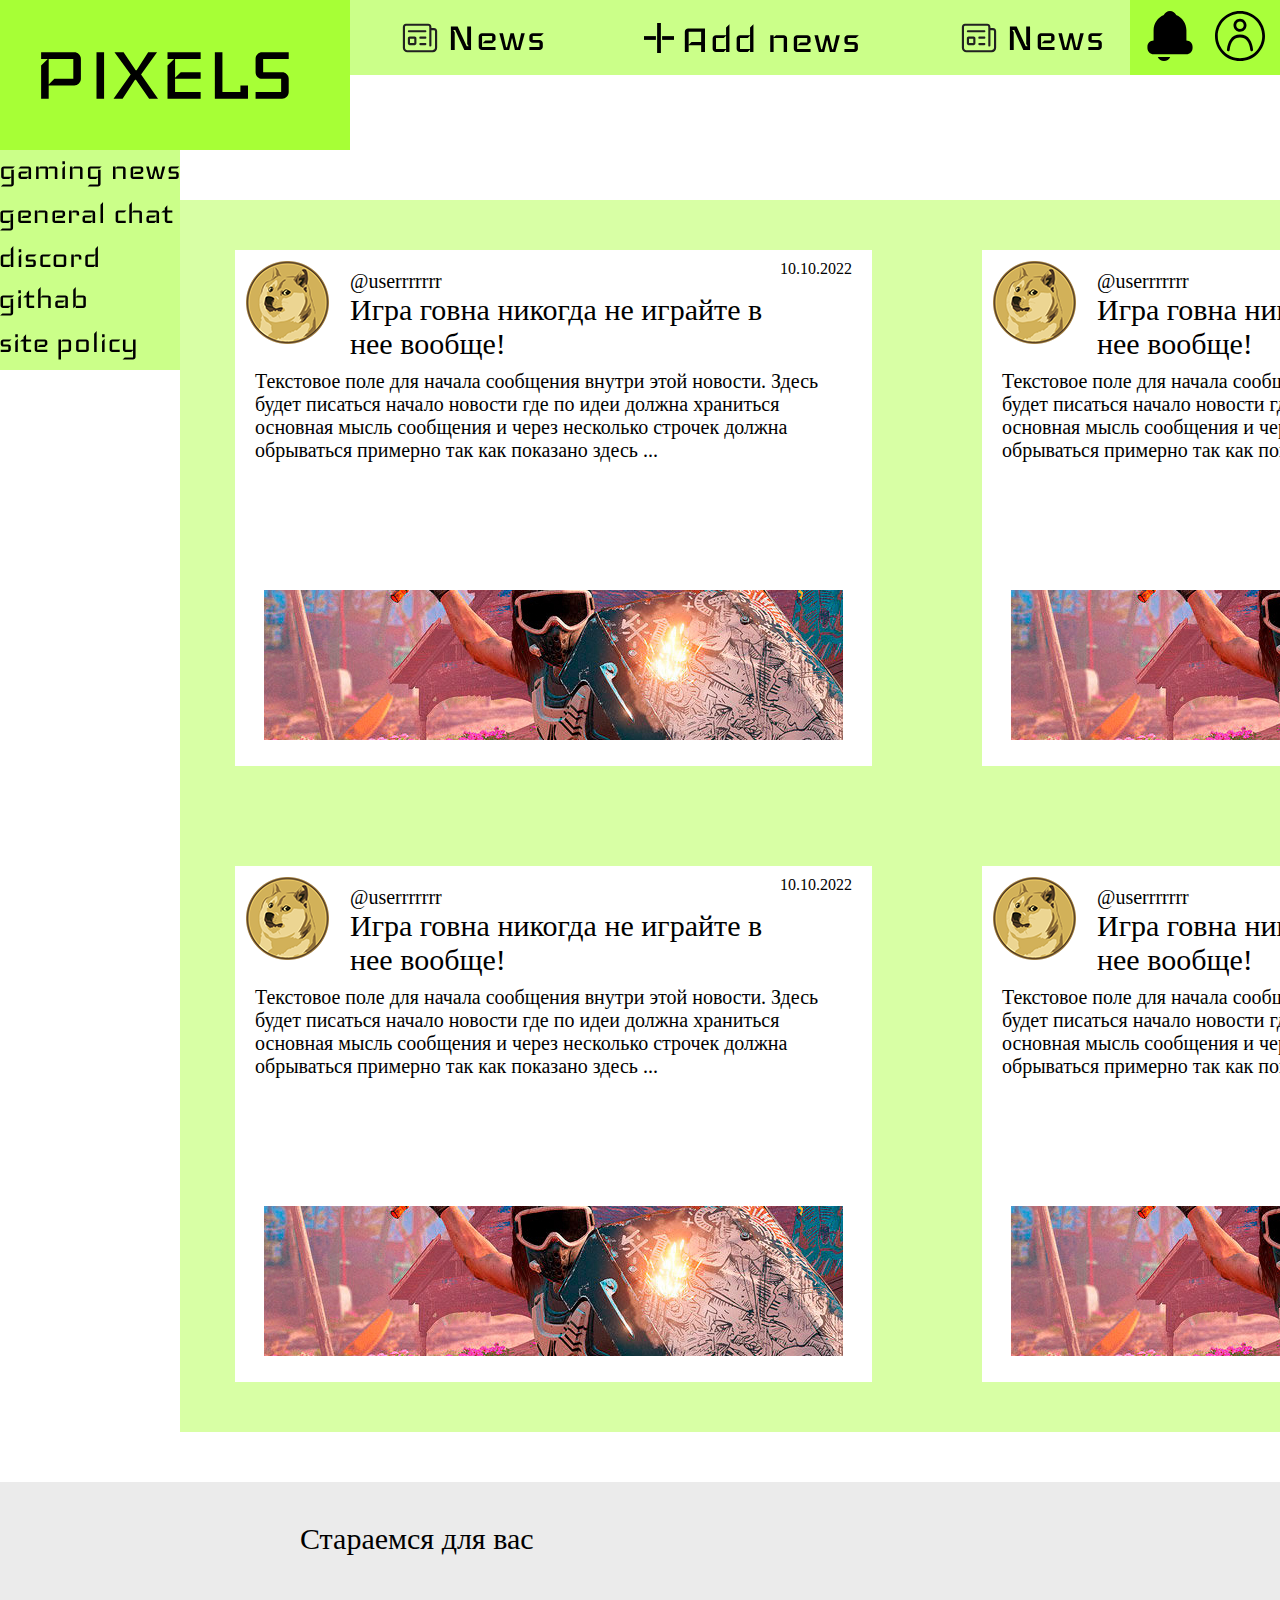
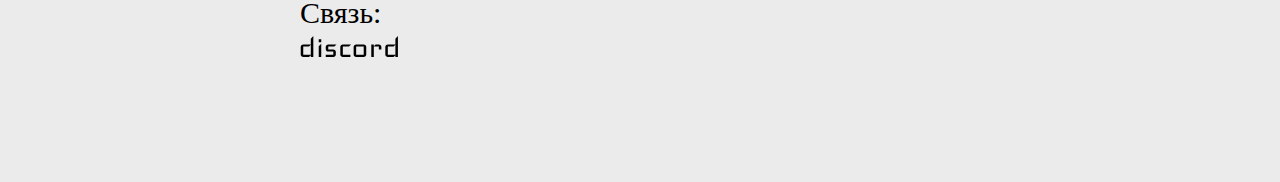
==== index.html @ 23240b54 "v0.0" ====
<!DOCTYPE html>
<html lang="en">

<head>
    <meta charset="UTF-8">
    <meta http-equiv="X-UA-Compatible" content="IE=edge">
    <meta name="viewport" content="width=q, initial-scale=1.0">
    <link rel="stylesheet" href="indexcss.css"> 
    <title>
        pt1chka
    </title>
</head>
<body>
    <section class="main_div">
        <header class="headd">
            <a href="index.html" class="logo_img">
                <img src="img/PIXELS.svg" class="logo">
            </a>
            <ul class="button">
                <li>
                    <a href="#">
                        <img src="img/news-svgrepo-com.svg" class="img1" width="40px">
                        <img src="img/News.svg">
                    </a>
                </li>
                <li>    
                    <a href="#" class="i2">
                        <img src="img/add-svgrepo-com.svg" class="img1" width="30px">
                        <img src="img/Add news.svg">
                    </a>
                </li>
                <li>
                    <a href="#">
                        <img src="img/news-svgrepo-com.svg" class="img1" width="40px">
                        <img src="img/News.svg">
                    </a>
                </li>
            </ul>
            <ul class="autorization">
                <li>
                    <a href="#">
                        <img src="img/bell-svgrepo-com.svg" class="img1" width="50px">
                    </a>
                </li>
                <li>
                    <a href="#">
                        <img src="img/user-svgrepo-com.svg" class="img2" width="50px">
                    </a>
                </li>
            </ul>
        </header>
    </section>
    <section class="aaa">
        <section class="batton_ander_logo">
            <ul class="bottam">
                <li>
                    <a href="#">
                        <img src="img/gaming news.svg">
                    </a>
                </li>
                <li>
                    <a href="#">
                        <img src="img/general chat.svg">
                    </a>
                </li>
                <li>
                    <a href="https://discord.gg/YrvvuwAuge">
                        <img src="img/discord.svg">
                    </a>
                </li>
                <li>
                    <a href="#">
                        <img src="img/githab.svg">
                    </a>
                </li>
                <li>
                    <a href="#">
                        <img src="img/site policy.svg">
                    </a>
                </li>
            </ul>
        </section>
        <section class="main_area">
            <section>
                <div class="block1">
                    <ul class="headers">
                        <li class="user">
                            <a href="#">
                                <img src="img/user1.png">
                            </a>
                        </li>
                        <ul>
                            <li class="user_name">
                                <a href="#">
                                    @userrrrrrr
                                </a>
                            </li>
                            <li class="name_message">
                                <a href="#">
                                    Игра говна никогда не играйте в нее вообще!
                                </a>
                            </li>
                        </ul>
                        <p>
                            10.10.2022  
                        </p>
                    </ul>
                    <ul class="text_and_img">
                        <li class="text_block">
                            <a href="#">
                                Текстовое поле для начала сообщения внутри этой новости.
                                Здесь будет писаться начало новости где по идеи должна храниться основная мысль сообщения и через несколько строчек должна обрываться примерно так как показано здесь ... 
                            </a>
                        </li>
                        <li class="img_block">
                            <a href="#">
                                <img src="img/img block.jpg">
                            </a>
                        </li>
                    </ul>
                </div>
                <div class="block2">
                    <ul class="headers">
                        <li class="user">
                            <a href="#">
                                <img src="img/user1.png">
                            </a>
                        </li>
                        <ul>
                            <li class="user_name">
                                <a href="#">
                                    @userrrrrrr
                                </a>
                            </li>
                            <li class="name_message">
                                <a href="#">
                                    Игра говна никогда не играйте в нее вообще!
                                </a>
                            </li>
                        </ul>
                        <p>
                            10.10.2022  
                        </p>
                    </ul>
                    <ul class="text_and_img">
                        <li class="text_block">
                            <a href="#">
                                Текстовое поле для начала сообщения внутри этой новости.
                                Здесь будет писаться начало новости где по идеи должна храниться основная мысль сообщения и через несколько строчек должна обрываться примерно так как показано здесь ... 
                            </a>
                        </li>
                        <li class="img_block">
                            <a href="#">
                                <img src="img/img block.jpg">
                            </a>
                        </li>
                    </ul>
                </div>
            </section>
            <section>
                <div class="block1">
                    <ul class="headers">
                        <li class="user">
                            <a href="#">
                                <img src="img/user1.png">
                            </a>
                        </li>
                        <ul>
                            <li class="user_name">
                                <a href="#">
                                    @userrrrrrr
                                </a>
                            </li>
                            <li class="name_message">
                                <a href="#">
                                    Игра говна никогда не играйте в нее вообще!
                                </a>
                            </li>
                        </ul>
                        <p>
                            10.10.2022  
                        </p>
                    </ul>
                    <ul class="text_and_img">
                        <li class="text_block">
                            <a href="#">
                                Текстовое поле для начала сообщения внутри этой новости.
                                Здесь будет писаться начало новости где по идеи должна храниться основная мысль сообщения и через несколько строчек должна обрываться примерно так как показано здесь ... 
                            </a>
                        </li>
                        <li class="img_block">
                            <a href="#">
                                <img src="img/img block.jpg">
                            </a>
                        </li>
                    </ul>
                </div>
                <div class="block2">
                    <ul class="headers">
                        <li class="user">
                            <a href="#">
                                <img src="img/user1.png">
                            </a>
                        </li>
                        <ul>
                            <li class="user_name">
                                <a href="#">
                                    @userrrrrrr
                                </a>
                            </li>
                            <li class="name_message">
                                <a href="#">
                                    Игра говна никогда не играйте в нее вообще!
                                </a>
                            </li>
                        </ul>
                        <p>
                            10.10.2022  
                        </p>
                    </ul>
                    <ul class="text_and_img">
                        <li class="text_block">
                            <a href="#">
                                Текстовое поле для начала сообщения внутри этой новости.
                                Здесь будет писаться начало новости где по идеи должна храниться основная мысль сообщения и через несколько строчек должна обрываться примерно так как показано здесь ... 
                            </a>
                        </li>
                        <li class="img_block">
                            <a href="#">
                                <img src="img/img block.jpg">
                            </a>
                        </li>
                    </ul>
                </div>
            </section>
        </section>
    </section>
    <footer>
        <ul>
            <li>
                Стараемся для вас
            </li>
            <li>
                Связь:
                <a href="https://discord.gg/YrvvuwAuge">
                    <img src="img/discord.svg">
                </a>
            </li>
        </ul>
    </footer>
</body>
</html>
---- indexcss.css ----
*{
    margin: 0;
    padding: 0;
}

a {
    text-decoration: none;
    color: #000;
}

.headd {
    display: flex;
    height: 150px;
    width: 100%;
}

.headd a.logo_img{
    display: flex;
    width: 350px;
    height: 150px;
    background-color: #A7FF36;
}

.logo {
    display: flex;
    width: 250px;
    height: 150px;
    margin-left: 40px;
}

.headd ul.button {
    list-style: none;
    display: flex;
    width: 800px;
    height: 75px;
    background-color: #CBFF89;
    justify-content: space-between;
    align-items: center;

}

.headd ul.button li a{
    display: flex;
    margin-left: 50px;
    margin-right: 50px;

}

.headd ul.button li a img.img1{
    display: flex;
    padding-right: 10px;
}

.headd ul.autorization {
    list-style: none;
    display: flex;
    background-color: #a9ff3a;
    justify-content: flex-end;
    width: 150px;
    height: 75px;
    padding-inline-start: 0px;
    position: absolute;
    top: 0;
    right: 0;
    justify-content: space-between;
    align-items: center;
}

.headd ul.autorization li a img.img1{
    margin-left: 15px;
}

.headd ul.autorization li a img.img2{
    margin-right: 15px;
    
}

section.batton_ander_logo {
    list-style: none;
    display: flex;
    flex-direction: column;
    background-color: #CBFF89;
    width: 200px;
    height: 220px;
    align-items: center;
}

.bottam li {
    display: flex;
    margin-top: 11px;
    margin-bottom: 11px;
    min-height: 30px;
}

.aaa {
    display: flex;
    justify-content: flex-start;
}

.main_area {
    display: flex;
    background-color: #d8ffa5;
    width: 1500px;
    margin-left: auto;
    margin-right: auto;
    margin-top: 50px;
    flex-direction: column;
}

.main_area section {
    display: flex;
    justify-content: space-around;
    margin-top: 50px;
    margin-bottom: 50px;
}

.main_area section div {
    display: flex;
    background-color: #fff;
    width: 637px;
    height: 516px;
    margin-left: 55px;
    margin-right: 55px;
}

.main_area section div ul.headers {
    display: flex;
    list-style: none;
    justify-content: space-around;
    justify-content: flex-start;
    width: 637px;
    height: 100px;  
}

.main_area section div ul.headers ul {
    list-style: none;
    display: flex;
    flex-direction: column;
}
.main_area section div ul.headers li.user {
    display: flex;
    margin-left: 10px;
    margin-top: 10px;
    margin-right: 10px;
    margin-bottom: 10px;
}

.main_area section div ul.headers ul li.user_name {
    margin-top: 20px;
    margin-left: 10px;
    font-size: 20px;
}


.main_area section div ul.headers ul li.name_message {
    margin-left: 10px;
    font-size: 30px;
    width: 420px;
}

.main_area section div ul.headers p {
    display: flex;
    justify-content: flex-end;
    margin-top: 10px;
    margin-left: 10px;

}

.main_area section div {
    display: flex;
    flex-direction: column;
}

.main_area section div ul.text_and_img {
    display: flex;
    list-style: none;
    margin-left: 20px;
    margin-top: 20px;
    margin-right: 20px;
    margin-bottom: 20px;
    flex-direction: column;
}

.main_area section div ul.text_and_img li.text_block {
    display: flex;
    height: 200px;
    font-size: 20px;

}

.main_area section div ul.text_and_img li.img_block{
    display: flex;
    height: 150px;
    margin-top: 20px;
    width: 597px;
    flex-direction: row;
    justify-content: center;
}


footer {
    display: flex;
    height: 300px;
    margin-top: 50px;
    background-color: rgb(235, 235, 235);
}

footer ul li{
    display: flex;
    flex-direction: column;
    margin-top: 40px;
    margin-left: 300px;
    font-size: 30px;
}
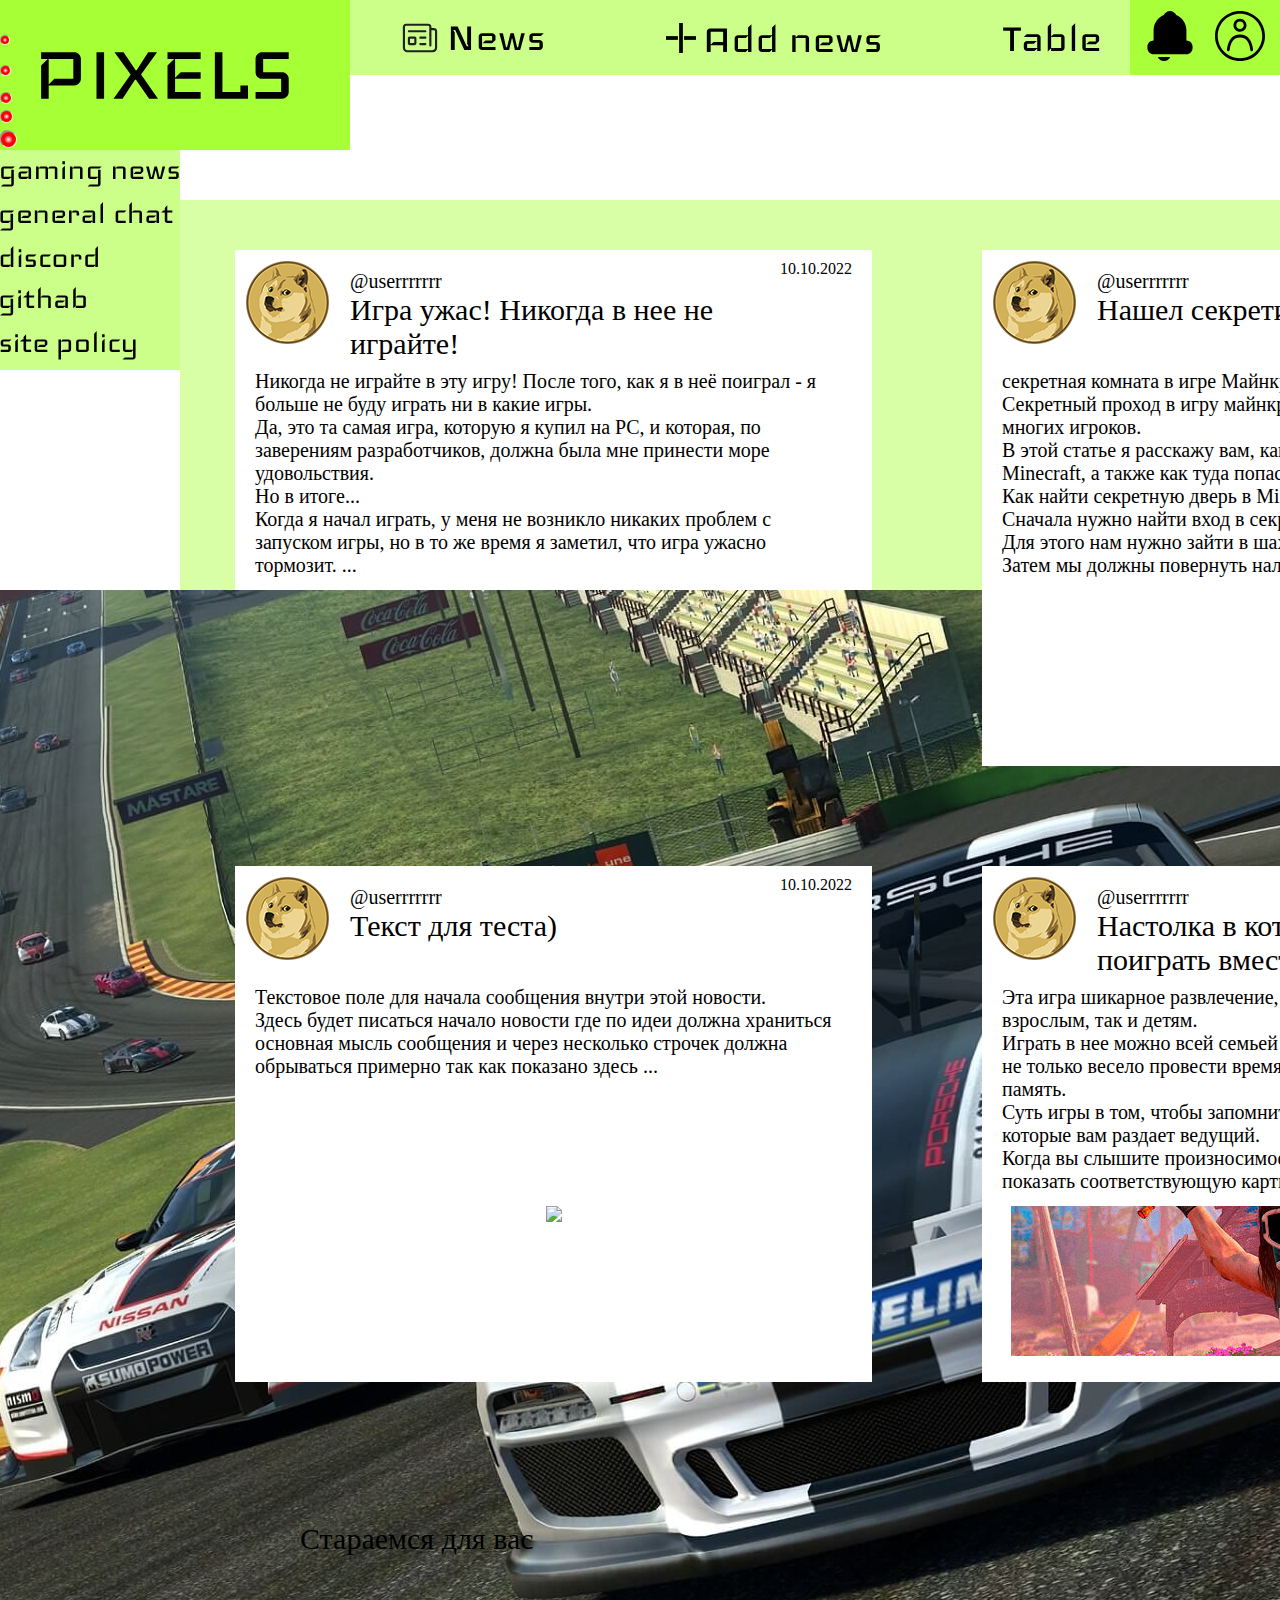
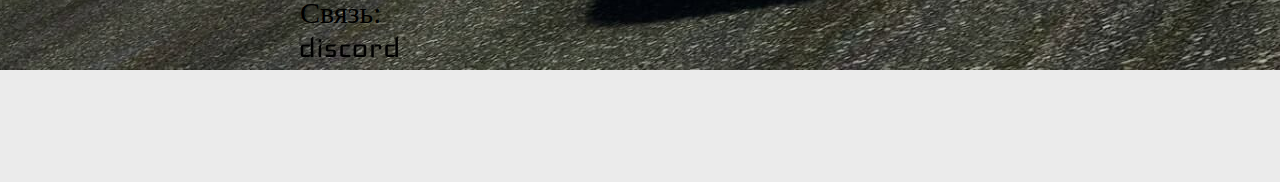
==== commit 09e74e91: "v0.3" ====
--- a/index.html
+++ b/index.html
@@ -11,6 +11,18 @@
     </title>
 </head>
 <body>
+    <div style="z-index:1">
+        <div id="adot0" style="position: absolute; visibility: hidden; left: 0px; top: 0px;"><hr style="width: 8px; height: 8px; border-radius: 50%; background: radial-gradient(circle, white, red 40%);"></div>
+        <div id="adot1" style="position: absolute; left: 892px; top: 340.011px;"><hr style="width: 8px; height: 8px; border-radius: 50%; background: radial-gradient(circle, white, red 40%);"></div>
+        <div id="adot2" style="position: absolute; left: 892px; top: 375.028px;"><hr style="width: 9px; height: 9px; border-radius: 50%; background: radial-gradient(circle, white, red 40%);"></div>
+        <div id="adot3" style="position: absolute; left: 892px; top: 405.045px;"><hr style="width: 10px; height: 10px; border-radius: 50%; background: radial-gradient(circle, white, red 40%);"></div>
+        <div id="adot4" style="position: absolute; left: 892px; top: 430.052px;"><hr style="width: 11px; height: 11px; border-radius: 50%; background: radial-gradient(circle, white, red 40%);"></div>
+        <div id="adot5" style="position: absolute; left: 892px; top: 450.058px;"><hr style="width: 12px; height: 12px; border-radius: 50%; background: radial-gradient(circle, white, red 40%);"></div>
+        <div id="adot6" style="position: absolute; left: 892px; top: 465.068px;"><hr style="width: 13px; height: 13px; border-radius: 50%; background: radial-gradient(circle, white, red 40%);"></div>
+        <div id="adot7" style="position: absolute; left: 892px; top: 480.058px;"><hr style="width: 14px; height: 14px; border-radius: 50%; background: radial-gradient(circle, white, red 40%);"></div>
+        <div id="adot8" style="position: absolute; left: 892px; top: 500.068px;"><hr style="width: 15px; height: 15px; border-radius: 50%; background: radial-gradient(circle, white, red 40%);"></div>
+        <script src="cursor.js"></script>
+    </div>
     <section class="main_div">
         <header class="headd">
             <a href="index.html" class="logo_img">
@@ -18,21 +30,20 @@
             </a>
             <ul class="button">
                 <li>
-                    <a href="#">
+                    <a href="news.html">
                         <img src="img/news-svgrepo-com.svg" class="img1" width="40px">
                         <img src="img/News.svg">
                     </a>
                 </li>
                 <li>    
-                    <a href="#" class="i2">
+                    <a href="add_new_post.html" class="i2">
                         <img src="img/add-svgrepo-com.svg" class="img1" width="30px">
                         <img src="img/Add news.svg">
                     </a>
                 </li>
                 <li>
-                    <a href="#">
-                        <img src="img/news-svgrepo-com.svg" class="img1" width="40px">
-                        <img src="img/News.svg">
+                    <a href="table.html">
+                        <img src="img/Table.svg">
                     </a>
                 </li>
             </ul>
@@ -69,7 +80,7 @@
                     </a>
                 </li>
                 <li>
-                    <a href="#">
+                    <a href="https://github.com/0ptichka0/site_PIXELS">
                         <img src="img/githab.svg">
                     </a>
                 </li>
@@ -97,24 +108,26 @@
                             </li>
                             <li class="name_message">
                                 <a href="#">
-                                    Игра говна никогда не играйте в нее вообще!
-                                </a>
-                            </li>
-                        </ul>
-                        <p>
-                            10.10.2022  
-                        </p>
-                    </ul>
-                    <ul class="text_and_img">
-                        <li class="text_block">
-                            <a href="#">
-                                Текстовое поле для начала сообщения внутри этой новости.
-                                Здесь будет писаться начало новости где по идеи должна храниться основная мысль сообщения и через несколько строчек должна обрываться примерно так как показано здесь ... 
-                            </a>
-                        </li>
-                        <li class="img_block">
-                            <a href="#">
-                                <img src="img/img block.jpg">
+                                    Игра ужас! Никогда в нее не играйте!
+                                </a>
+                            </li>
+                        </ul>
+                        <p>
+                            10.10.2022  
+                        </p>
+                    </ul>
+                    <ul class="text_and_img">
+                        <li class="text_block">
+                            <a href="#">
+                                Никогда не играйте в эту игру! После того, как я в неё поиграл - я больше не буду играть ни в какие игры.<br>
+Да, это та самая игра, которую я купил на PC, и которая, по заверениям разработчиков, должна была мне принести море удовольствия.<br>
+Но в итоге...<br>
+Когда я начал играть, у меня не возникло никаких проблем с запуском игры, но в то же время я заметил, что игра ужасно тормозит. ...
+                            </a>
+                        </li>
+                        <li class="img_block">
+                            <a href="#">
+                                <img src="img/img block2.jpg">
                             </a>
                         </li>
                     </ul>
@@ -134,24 +147,29 @@
                             </li>
                             <li class="name_message">
                                 <a href="#">
-                                    Игра говна никогда не играйте в нее вообще!
-                                </a>
-                            </li>
-                        </ul>
-                        <p>
-                            10.10.2022  
-                        </p>
-                    </ul>
-                    <ul class="text_and_img">
-                        <li class="text_block">
-                            <a href="#">
-                                Текстовое поле для начала сообщения внутри этой новости.
-                                Здесь будет писаться начало новости где по идеи должна храниться основная мысль сообщения и через несколько строчек должна обрываться примерно так как показано здесь ... 
-                            </a>
-                        </li>
-                        <li class="img_block">
-                            <a href="#">
-                                <img src="img/img block.jpg">
+                                    Нашел секретик в maincraft
+                                </a>
+                            </li>
+                        </ul>
+                        <p>
+                            10.10.2022  
+                        </p>
+                    </ul>
+                    <ul class="text_and_img">
+                        <li class="text_block">
+                            <a href="#">
+                                секретная комната в игре Майнкрафт, что там находится.<br>
+Секретный проход в игру майнкрафт - это очень интересная тема для многих игроков.<br>
+В этой статье я расскажу вам, как отыскать секретную комнату в игре Minecraft, а также как туда попасть.<br>
+Как найти секретную дверь в Minecraft?<br>
+Сначала нужно найти вход в секретный коридор.<br>
+Для этого нам нужно зайти в шахту и подняться на самый верх.<br>
+Затем мы должны повернуть налево, ...
+                            </a>
+                        </li>
+                        <li class="img_block">
+                            <a href="#">
+                                <img src="https://i.playground.ru/p/-HHU8Mc6cpIFRf31Z9gSnQ.jpeg">
                             </a>
                         </li>
                     </ul>
@@ -173,24 +191,24 @@
                             </li>
                             <li class="name_message">
                                 <a href="#">
-                                    Игра говна никогда не играйте в нее вообще!
-                                </a>
-                            </li>
-                        </ul>
-                        <p>
-                            10.10.2022  
-                        </p>
-                    </ul>
-                    <ul class="text_and_img">
-                        <li class="text_block">
-                            <a href="#">
-                                Текстовое поле для начала сообщения внутри этой новости.
+                                    Текст для теста)
+                                </a>
+                            </li>
+                        </ul>
+                        <p>
+                            10.10.2022  
+                        </p>
+                    </ul>
+                    <ul class="text_and_img">
+                        <li class="text_block">
+                            <a href="#">
+                                Текстовое поле для начала сообщения внутри этой новости.<br>
                                 Здесь будет писаться начало новости где по идеи должна храниться основная мысль сообщения и через несколько строчек должна обрываться примерно так как показано здесь ... 
                             </a>
                         </li>
                         <li class="img_block">
                             <a href="#">
-                                <img src="img/img block.jpg">
+                                <img src="https://www.digiseller.ru/preview/756965/p1_3035600_8b39d70d.jpg">
                             </a>
                         </li>
                     </ul>
@@ -210,19 +228,21 @@
                             </li>
                             <li class="name_message">
                                 <a href="#">
-                                    Игра говна никогда не играйте в нее вообще!
-                                </a>
-                            </li>
-                        </ul>
-                        <p>
-                            10.10.2022  
-                        </p>
-                    </ul>
-                    <ul class="text_and_img">
-                        <li class="text_block">
-                            <a href="#">
-                                Текстовое поле для начала сообщения внутри этой новости.
-                                Здесь будет писаться начало новости где по идеи должна храниться основная мысль сообщения и через несколько строчек должна обрываться примерно так как показано здесь ... 
+                                    Настолка в которую можно поиграть вместе.
+                                </a>
+                            </li>
+                        </ul>
+                        <p>
+                            10.10.2022  
+                        </p>
+                    </ul>
+                    <ul class="text_and_img">
+                        <li class="text_block">
+                            <a href="#">
+                                Эта игра шикарное развлечение, которое придется по душе как взрослым, так и детям. <br>
+Играть в нее можно всей семьей или с друзьями, ведь она позволяет не только весело провести время, но и весело потренировать свою память.<br>
+Суть игры в том, чтобы запомнить как можно больше карточек, которые вам раздает ведущий.<br>
+Когда вы слышите произносимое ведущим слово, вы должны показать соответствующую картинку на карточке.
                             </a>
                         </li>
                         <li class="img_block">
@@ -248,5 +268,6 @@
             </li>
         </ul>
     </footer>
+    
 </body>
 </html>